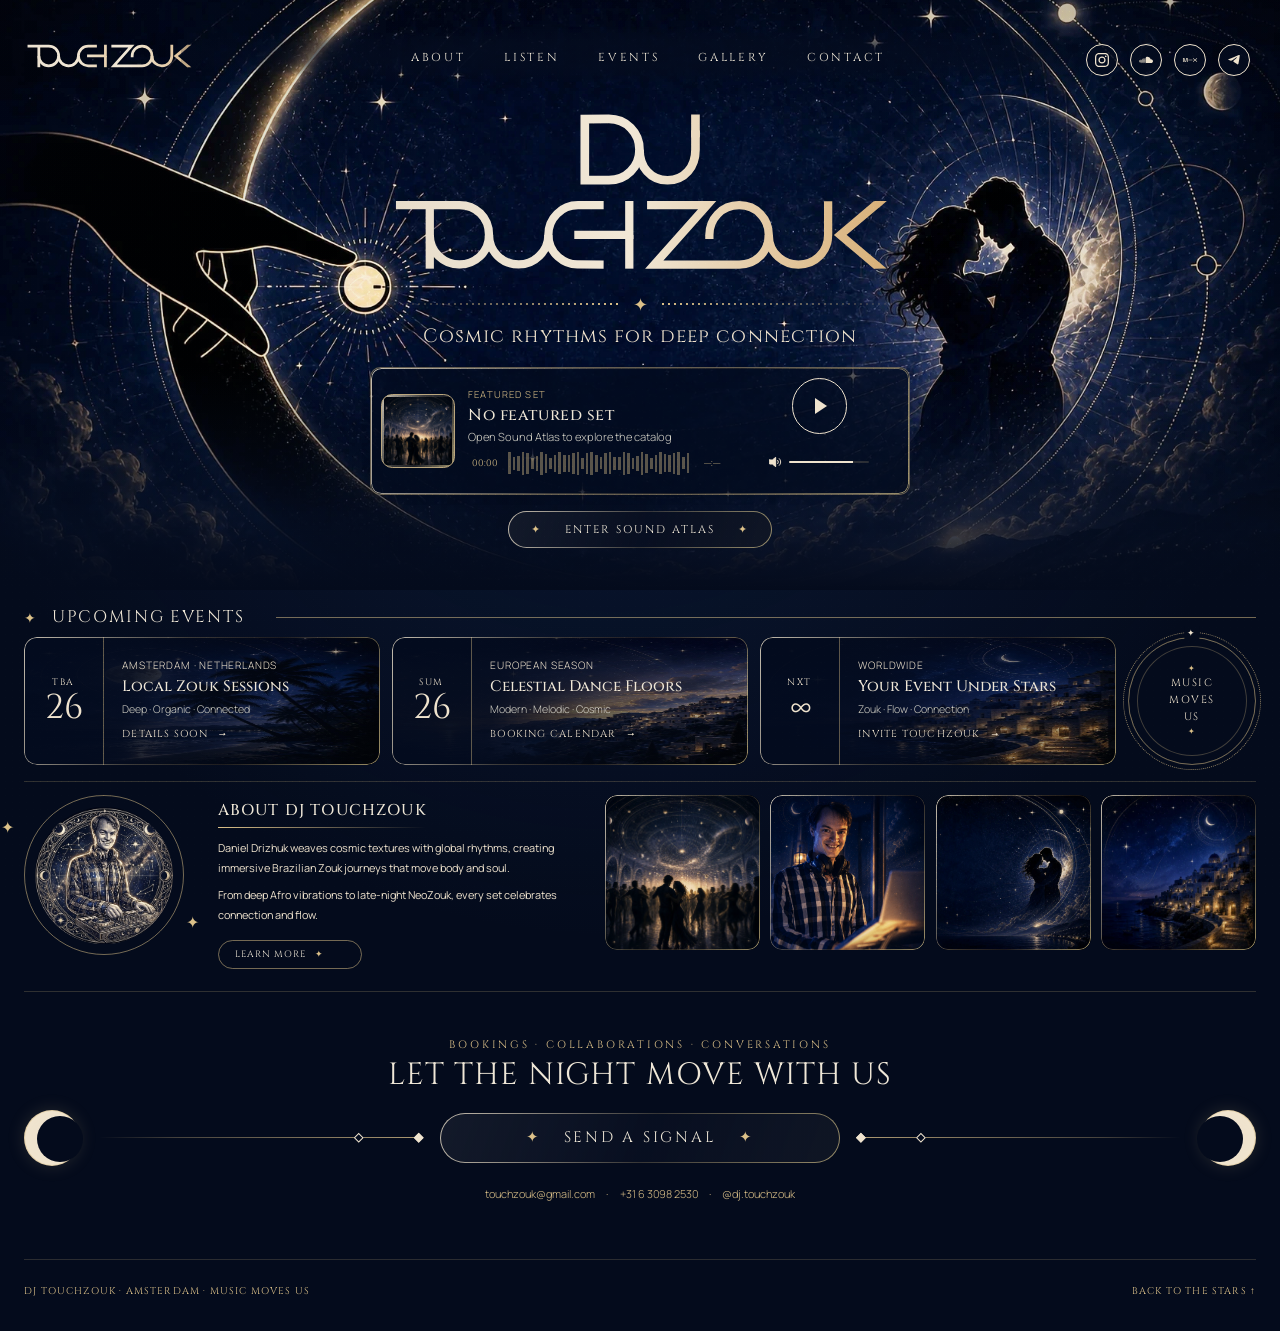
==== site/index.html @ 884de138 "preview and locations" ====
<!doctype html>
<html lang="en">
<head>
  <meta charset="utf-8">
  <meta name="viewport" content="width=device-width, initial-scale=1">
  <meta name="theme-color" content="#050b16">
  <meta name="description" content="DJ Touchzouk — cosmic rhythms for deep connection. Brazilian Zouk DJ based in Amsterdam.">
  <title>DJ Touchzouk — Music Moves Us</title>
  <link rel="preconnect" href="https://fonts.googleapis.com">
  <link rel="preconnect" href="https://fonts.gstatic.com" crossorigin>
  <link href="https://fonts.googleapis.com/css2?family=Cinzel:wght@400;500;600&family=Manrope:wght@300;400;500&display=swap" rel="stylesheet">
  <link rel="stylesheet" href="styles.css?v=19">
</head>
<body class="landing-body">
  <a class="skip-link" href="#main">Skip to content</a>

  <header class="site-header">
    <a class="brand" href="#home" aria-label="DJ Touchzouk home">
      <img src="static/touchzouk-wordmark.svg" width="158" height="27" alt="">
    </a>

    <button class="menu-toggle" type="button" aria-expanded="false" aria-controls="site-nav">
      <span></span><span></span>
      <span class="sr-only">Open menu</span>
    </button>

    <nav id="site-nav" class="site-nav" aria-label="Main navigation">
      <a href="#about">About</a>
      <a href="/listen">Listen</a>
      <a href="#events">Events</a>
      <a href="#gallery">Gallery</a>
      <a href="#contact">Contact</a>
    </nav>

    <nav class="social-nav" aria-label="Social links">
      <a href="https://www.instagram.com/dj.touchzouk/" target="_blank" rel="noreferrer" aria-label="Instagram"><img src="static/icon-instagram.svg" width="14" height="14" alt=""></a>
      <a href="https://soundcloud.com/touchzouk" target="_blank" rel="noreferrer" aria-label="SoundCloud"><img src="static/icon-soundcloud.svg" width="15" height="15" alt=""></a>
      <a href="https://www.mixcloud.com/touchzouk/" target="_blank" rel="noreferrer" aria-label="Mixcloud"><img class="mixcloud-icon" src="static/icon-mixcloud.svg" width="16" height="16" alt=""></a>
      <a href="https://t.me/touchzouk" target="_blank" rel="noreferrer" aria-label="Telegram channel"><img src="static/icon-telegram.svg" width="15" height="15" alt=""></a>
    </nav>
  </header>

  <main id="main">
    <section class="hero" id="home" aria-labelledby="hero-title">
      <span class="section-anchor" id="listen" aria-hidden="true"></span>
      <div class="hero-art" aria-hidden="true"></div>
      <div class="hero-vignette" aria-hidden="true"></div>

      <div class="hero-copy">
        <h1 id="hero-title" class="hero-logo">
          <span class="sr-only">DJ Touchzouk</span>
          <img src="static/touchzouk-hero-lockup.svg" width="512" height="168" alt="" aria-hidden="true">
        </h1>
        <div class="stellar-divider" aria-hidden="true"><i></i><b>✦</b><i></i></div>
        <p class="hero-tagline">Cosmic rhythms for deep connection</p>

        <div class="player-shell media-surface" id="featured-set">
          <div class="player-art media-artwork">
            <img data-featured-cover src="static/celestial-dancefloor-baked.webp" width="1254" height="1254" alt="Featured set cover">
          </div>
          <div class="track-info track-copy">
            <p class="track-kicker" data-featured-kicker>Featured set</p>
            <h2 data-featured-title>Loading latest set…</h2>
            <p data-featured-subtitle>Sound Atlas</p>
            <div class="media-wave-row featured-wave-row">
              <time data-current>00:00</time>
              <div class="seek-control media-seek-track">
                <div class="waveform" data-waveform aria-hidden="true"></div>
                <input data-seek type="range" min="0" max="1000" value="0" aria-label="Seek through Crystal Fortress">
              </div>
              <time data-duration>—:—</time>
            </div>
          </div>
          <div class="transport featured-transport" aria-label="Playback controls">
            <button class="play-button" type="button" data-play aria-label="Play featured set">
              <span class="play-icon"></span>
            </button>
            <label class="volume-control"><span class="sr-only">Volume</span><svg aria-hidden="true" viewBox="0 0 24 24"><path d="M4 9v6h4l5 4V5L8 9H4z"></path><path d="M16 9.5c1.3 1.4 1.3 3.6 0 5M18.5 7c2.7 2.8 2.7 7.2 0 10"></path></svg><input data-featured-volume type="range" min="0" max="1" step="0.01" value="0.8" aria-label="Volume" aria-valuetext="80 percent"></label>
          </div>
          <audio preload="metadata" data-audio></audio>
        </div>

        <a class="celestial-button" href="/listen">
          <span>✦</span> Enter Sound Atlas <span>✦</span>
        </a>
        <nav class="social-nav hero-social-nav" aria-label="Social links">
          <a href="https://www.instagram.com/dj.touchzouk/" target="_blank" rel="noreferrer" aria-label="Instagram"><img src="static/icon-instagram.svg" width="14" height="14" alt=""></a>
          <a href="https://soundcloud.com/touchzouk" target="_blank" rel="noreferrer" aria-label="SoundCloud"><img src="static/icon-soundcloud.svg" width="15" height="15" alt=""></a>
          <a href="https://www.mixcloud.com/touchzouk/" target="_blank" rel="noreferrer" aria-label="Mixcloud"><img class="mixcloud-icon" src="static/icon-mixcloud.svg" width="16" height="16" alt=""></a>
          <a href="https://t.me/touchzouk" target="_blank" rel="noreferrer" aria-label="Telegram channel"><img src="static/icon-telegram.svg" width="15" height="15" alt=""></a>
        </nav>
      </div>

    </section>

    <section class="events" id="events" aria-labelledby="events-title">
      <div class="section-heading">
        <span class="section-star">✦</span>
        <h2 id="events-title">Upcoming events</h2>
        <span class="heading-line"></span>
      </div>

      <div class="event-grid">
        <article class="event-card event-tropical">
          <div class="event-date"><span>TBA</span><strong>26</strong></div>
          <div class="event-body">
            <p>Amsterdam · Netherlands</p>
            <h3>Local Zouk Sessions</h3>
            <small>Deep · Organic · Connected</small>
            <a href="#contact">Details soon <span>→</span></a>
          </div>
        </article>
        <article class="event-card event-sunset">
          <div class="event-date"><span>SUM</span><strong>26</strong></div>
          <div class="event-body">
            <p>European season</p>
            <h3>Celestial Dance Floors</h3>
            <small>Modern · Melodic · Cosmic</small>
            <a href="#contact">Booking calendar <span>→</span></a>
          </div>
        </article>
        <article class="event-card event-moonlit">
          <div class="event-date"><span>NXT</span><strong>∞</strong></div>
          <div class="event-body">
            <p>Worldwide</p>
            <h3>Your Event Under Stars</h3>
            <small>Zouk · Flow · Connection</small>
            <a href="mailto:touchzouk@gmail.com">Invite Touchzouk <span>→</span></a>
          </div>
        </article>
        <div class="music-badge" aria-label="Music moves us"><span>✦</span>Music<br>moves<br>us<span>✦</span></div>
      </div>
    </section>

    <section class="story-strip" id="about" aria-labelledby="about-title">
      <figure class="about-portrait">
        <img src="static/daniel-celestial-baked.jpg" width="1024" height="725" loading="lazy" decoding="async" alt="Celestial portrait of Daniel Drizhuk as DJ Touchzouk">
      </figure>

      <div class="about-copy">
        <h2 id="about-title">About DJ Touchzouk</h2>
        <div class="short-rule" aria-hidden="true"></div>
        <p>Daniel Drizhuk weaves cosmic textures with global rhythms, creating immersive Brazilian Zouk journeys that move body and soul.</p>
        <p>From deep Afro vibrations to late-night NeoZouk, every set celebrates connection and flow.</p>
        <a class="text-link" href="#contact">Learn more <span>✦</span></a>
      </div>

      <section class="gallery-grid" id="gallery" aria-label="Touchzouk gallery">
        <figure class="gallery-dancefloor">
          <img src="static/celestial-dancefloor-baked.webp" width="1254" height="1254" loading="lazy" decoding="async" alt="Brazilian Zouk dancers under a celestial dome">
        </figure>
        <figure class="gallery-portrait">
          <img src="static/daniel-live-recolored-baked.png" width="1024" height="1536" loading="lazy" decoding="async" alt="Daniel Drizhuk performing as DJ Touchzouk">
        </figure>
        <figure class="gallery-couple">
          <img src="static/celestial-hero-baked.webp" width="1672" height="936" loading="lazy" decoding="async" alt="Dancing couple framed by celestial orbits">
        </figure>
        <figure class="gallery-coast">
          <img src="static/event-destinations-baked.webp" width="2048" height="683" loading="lazy" decoding="async" alt="Moonlit coastal destination under the stars">
        </figure>
      </section>
    </section>

    <section class="booking" id="contact" aria-labelledby="contact-title">
      <div class="booking-content">
        <p class="eyebrow">Bookings · Collaborations · Conversations</p>
        <h2 id="contact-title">Let the night move with us</h2>
        <div class="booking-action">
          <span class="crescent left" aria-hidden="true"></span>
          <span class="booking-trail left" aria-hidden="true"></span>
          <a class="book-button" href="https://api.whatsapp.com/send?phone=31630982530&amp;text=Hi%20Daniel%21%20I%E2%80%99m%20interested%20in%20booking%20a%20DJ%20session%20%E2%9C%A8%20Could%20you%20please%20tell%20me%20about%20your%20availability%20and%20booking%20options%3F" target="_blank" rel="noreferrer"><span>✦</span> Send a signal <span>✦</span></a>
          <span class="booking-trail right" aria-hidden="true"></span>
          <span class="crescent right" aria-hidden="true"></span>
        </div>
        <div class="contact-details">
          <a href="mailto:touchzouk@gmail.com">touchzouk@gmail.com</a>
          <span>·</span>
          <a href="https://api.whatsapp.com/send?phone=31630982530&amp;text=Hi%20Daniel%21%20I%E2%80%99m%20interested%20in%20booking%20a%20DJ%20session%20%E2%9C%A8%20Could%20you%20please%20tell%20me%20about%20your%20availability%20and%20booking%20options%3F" target="_blank" rel="noreferrer">+31 6 3098 2530</a>
          <span>·</span>
          <a href="https://www.instagram.com/dj.touchzouk/" target="_blank" rel="noreferrer">@dj.touchzouk</a>
        </div>
      </div>
    </section>
  </main>

  <footer>
    <p>DJ Touchzouk · Amsterdam · Music moves us</p>
    <a href="#home">Back to the stars ↑</a>
  </footer>

  <script src="shared-ui.js?v=6"></script>
  <script src="script.js?v=15"></script>
</body>
</html>
---- site/styles.css ----
:root {
  --ink: #040b1c;
  --panel: #040c1f;
  --panel-rgb: 4 12 31;
  --deep-navy-rgb: 2 9 23;
  --gold: #dcc189;
  --gold-rgb: 220 193 137;
  --gold-bright: #efe3ce;
  --gold-dim: #bba77e;
  --cream: #efe7d7;
  --mist: #d2d0c6;
  --line: rgb(var(--gold-rgb) / .52);
  --soft-rule: rgb(var(--gold-rgb) / .2);
  --frame-gradient: linear-gradient(115deg,
    rgb(240 229 207 / .82) 0%,
    rgb(var(--gold-rgb) / .26) 40%,
    rgb(135 109 70 / .2) 62%,
    rgb(229 208 145 / .68) 100%);
  --pill-frame-gradient: linear-gradient(110deg,
    rgb(240 229 207 / .82),
    rgb(var(--gold-rgb) / .24) 52%,
    rgb(229 208 145 / .66));
  --control-size: 2.75rem;
  --content-gutter: 3rem;
  --pill-radius: 999px;
  --control-hover-glow: 0 0 28px rgb(var(--gold-rgb) / .2);
  --ease-quick: 180ms ease;
  --ease-standard: 220ms ease;
  --display: "Cinzel", "Palatino Linotype", serif;
  --body: "Manrope", "Segoe UI", sans-serif;
}

* { box-sizing: border-box; }
[hidden] { display: none !important; }

html {
  scroll-behavior: smooth;
  background: var(--ink);
}

body {
  margin: 0;
  overflow-x: hidden;
  color: var(--cream);
  background:
    radial-gradient(circle at 48% 20%, rgb(29 61 116 / .28), transparent 42rem),
    var(--ink);
  font-family: var(--body);
  font-weight: 300;
  line-height: 1.6;
}

.landing-body::before {
  position: fixed;
  inset: 0;
  z-index: 100;
  pointer-events: none;
  content: "";
  opacity: 0.3;
  background-image:
    radial-gradient(circle, rgb(255 255 255 / .9) 0 .45px, transparent .7px), radial-gradient(circle, rgb(var(--gold-rgb) / .7) 0 .4px, #c0c1f100 .75px);
  background-position: 0 0, 2px 1px;
  background-size: 4px 4px, 7px 7px;
  mix-blend-mode: overlay;
}
a { color: inherit; }
img { display: block; max-width: 100%; }
button, a { -webkit-tap-highlight-color: transparent; }

.skip-link {
  position: fixed;
  top: 1rem;
  left: 1rem;
  z-index: 200;
  padding: .65rem 1rem;
  color: var(--ink);
  background: var(--gold-bright);
  transform: translateY(-200%);
}
.skip-link:focus { transform: translateY(0); }

.sr-only {
  position: absolute;
  width: 1px;
  height: 1px;
  padding: 0;
  margin: -1px;
  overflow: hidden;
  clip: rect(0,0,0,0);
  white-space: nowrap;
  border: 0;
}

.site-header {
  position: absolute;
  top: 0;
  left: 50%;
  z-index: 20;
  display: grid;
  grid-template-columns: 12rem 1fr 11rem;
  align-items: start;
  width: min(100% - 3rem, 1500px);
  min-height: 8rem;
  transform: translateX(-50%);
}

.brand {
  display: block;
  width: max-content;
  margin-top: 2.65rem;
  text-decoration: none;
}

.brand img { width: 10.6rem; height: auto; }

:is(.site-nav a, .event-body a, .contact-details a, footer a) {
  position: relative;
  color: transparent;
  background:
    radial-gradient(circle 2.2rem at var(--shine-x, -10rem) var(--shine-y, -10rem),
      rgb(255 250 224 / .95),
      rgb(237 195 111 / .72) 32%,
      transparent 72%),
    linear-gradient(var(--link-base, var(--cream)), var(--link-base, var(--cream)));
  background-clip: text;
  -webkit-background-clip: text;
}

:is(.event-body a, .contact-details a, footer a) { transition: filter var(--ease-quick); }
:is(.event-body a, .contact-details a, footer a):is(:hover, :focus-visible) { filter: brightness(1.14); }

.site-nav {
  position: relative;
  isolation: isolate;
  display: flex;
  justify-content: center;
  gap: clamp(1.8rem, 3vw, 4.3rem);
  padding-top: 2.7rem;
}

.site-nav::before {
  position: absolute;
  inset: 1.8rem -2.2rem -.45rem;
  z-index: -1;
  content: "";
  pointer-events: none;
  background: radial-gradient(ellipse at center,
    rgb(var(--panel-rgb) / .78) 0 35%,
    rgb(var(--panel-rgb) / .46) 58%,
    transparent 82%);
  /* filter: blur(.35rem); */
}

.site-nav a {
  padding: .35rem 0;
  font-family: var(--display);
  font-size: .72rem;
  letter-spacing: .24em;
  text-decoration: none;
  text-transform: uppercase;
}

.site-nav a::after {
  position: absolute;
  right: 50%;
  bottom: 0;
  left: 50%;
  height: 1px;
  content: "";
  background: var(--gold-bright);
  transition: inset var(--ease-standard);
}
.site-nav a:is(:hover, :focus-visible)::after { right: 0; left: 0; }

.social-nav {
  display: flex;
  justify-content: flex-end;
  padding-top: 2.35rem;
}
.hero-social-nav { display: none; }

.social-nav a {
  position: relative;
  flex: 0 0 var(--control-size);
  width: var(--control-size);
  height: var(--control-size);
  text-decoration: none;
}
:is(.social-nav a, .play-button, .celestial-button, .book-button, .about-copy .text-link, .icon-control) {
  --control-hover-fill: radial-gradient( var(--control-shine-shape, ellipse 42% 140%) at var(--shine-x, 50%) var(--shine-y, 50%), rgba(255, 251, 235, 0.63) 0%, rgb(255 245 215 / .16) 42%, transparent 72%), linear-gradient(110deg, color-mix(in srgb, var(--gold-bright) 80%, var(--panel)), color-mix(in srgb, var(--cream) 80%, var(--panel)));
}
:is(.social-nav a, .play-button) { --control-shine-shape: circle 2.5rem; }
.social-nav a,
.play-button,
.skip-button {
  display: grid;
  place-items: center;
}
.social-nav a::before {
  position: absolute;
  inset: .375rem;
  border: 1px solid var(--gold-bright);
  border-radius: 50%;
  content: "";
  background:
    radial-gradient(circle 1.2rem at var(--shine-x, -10rem) var(--shine-y, -10rem),
      rgb(255 241 203 / .3),
      rgb(var(--gold-rgb) / .09) 46%,
      transparent 76%),
    linear-gradient(rgb(var(--panel-rgb) / .82), rgb(var(--panel-rgb) / .82));
  /* backdrop-filter: blur(2px);
  -webkit-backdrop-filter: blur(2px); */
}
.social-nav img,
.skip-button img {
  width: .88rem;
  height: .88rem;
}
.social-nav .mixcloud-icon { width: 1rem; }
.social-nav img { position: relative; z-index: 1; }
.social-nav a:is(:hover, :focus-visible) img {
  filter: brightness(0) saturate(100%) invert(4%) sepia(18%) saturate(2526%) hue-rotate(177deg) brightness(91%);
}
.social-nav a:is(:hover, :focus-visible)::before {
  background: var(--control-hover-fill);
  box-shadow: var(--control-hover-glow);
}
.menu-toggle { display: none; }

/* Shared media primitives used by the homepage, Sound Atlas, and admin. */
.media-surface {
  position: relative;
  border: 1px solid rgb(var(--gold-rgb) / .45);
  border-radius: .65rem;
  background: rgb(var(--panel-rgb) / .94);
  box-shadow: 0 2px 8px rgb(0 0 0 / .1);
}
.media-artwork { position: relative; overflow: hidden; padding: 2px; border: 0; border-radius: .72rem; background: var(--frame-gradient); }
.media-artwork img, img.media-artwork { display: block; width: 100%; height: 100%; object-fit: cover; transform: scale(calc(var(--cover-zoom, 1) + var(--cover-hover-lift, 0))); transform-origin: center; transition: transform .35s ease; }
.track-copy { min-width: 0; text-align: left; }
.track-copy > strong { display: block; overflow: hidden; color: var(--cream); font-family: var(--display); font-weight: 500; text-overflow: ellipsis; white-space: nowrap; }
.track-copy > span:first-child { display: block; color: var(--gold); font-size: .75rem; letter-spacing: .13em; text-transform: uppercase; }
.icon-control {
  --control-shine-shape: circle 2.5rem;
  position: relative;
  display: inline-grid;
  width: 2.75rem;
  height: 2.75rem;
  flex: 0 0 2.75rem;
  padding: 0;
  place-items: center;
  border: 1px solid rgb(var(--gold-rgb) / .3);
  border-radius: 50%;
  color: var(--gold-bright);
  appearance: none;
  background: transparent;
  cursor: pointer;
  text-decoration: none;
  transition: border-color var(--ease-quick), color var(--ease-quick), background var(--ease-quick);
}
.icon-control::before {
  position: absolute;
  inset: 0;
  border-radius: inherit;
  content: "";
  background:
    radial-gradient(circle 1.35rem at var(--shine-x, -10rem) var(--shine-y, -10rem), rgb(255 241 203 / .3), rgb(var(--gold-rgb) / .1) 48%, transparent 76%),
    linear-gradient(rgb(var(--panel-rgb) / .82), rgb(var(--panel-rgb) / .82));
}
.icon-control:is(:hover, :focus-visible), .icon-control[aria-pressed="true"] { border-color: var(--gold-bright); color: var(--ink); }
.icon-control:is(:hover, :focus-visible)::before, .icon-control[aria-pressed="true"]::before { background: var(--control-hover-fill); box-shadow: var(--control-hover-glow); }
.icon-control img { position: relative; z-index: 1; width: .92rem; height: .92rem; }
.icon-control svg { position: relative; z-index: 1; width: 1rem; height: 1rem; fill: none; stroke: currentColor; stroke-width: 1.7; stroke-linecap: round; stroke-linejoin: round; }
.play-control { width: 3rem; height: 3rem; flex-basis: 3rem; border-color: var(--gold-bright); }
.play-control > span { width: 0; height: 0; margin-left: .15rem; border-top: .38rem solid transparent; border-bottom: .38rem solid transparent; border-left: .58rem solid currentColor; }
.play-control > span { position: relative; z-index: 1; }
.play-control.is-playing > span { width: .62rem; height: .78rem; margin: 0; border: 0; border-right: .16rem solid currentColor; border-left: .16rem solid currentColor; }
.seek-surface { position: relative; }
.seek-surface input { cursor: pointer; }
.media-wave-row {
  --media-time-width: 3rem;
  --media-time-size: .75rem;
  --media-wave-gap: .65rem;
  display: grid;
  grid-template-columns: var(--media-time-width) minmax(0, 1fr) var(--media-time-width);
  gap: var(--media-wave-gap);
  align-items: center;
}
.media-wave-row > time { color: var(--gold); font-family: var(--display); font-size: var(--media-time-size); font-variant-numeric: tabular-nums; line-height: 1; text-align: center; }
.media-seek-track:has(input:focus-visible) :is(.waveform, canvas) { filter: brightness(1.14) drop-shadow(0 0 .24rem rgb(var(--gold-rgb) / .34)); }
.location-link { display: inline-flex; align-items: center; gap: .28rem; color: inherit; text-decoration: none; }
.location-link svg { width: .72rem; height: .9rem; flex: 0 0 auto; fill: currentColor; }
.location-link:is(:hover, :focus-visible) { color: var(--gold-bright); }

.hero {
  position: relative;
  min-height: min(590px, 100svh);
  overflow: hidden;
  isolation: isolate;
  background: var(--panel);
}

.section-anchor { position: absolute; top: 0; left: 0; }

.hero-art {
  position: absolute;
  inset: 0;
  z-index: -4;
  background: url("static/celestial-hero-baked.webp") center / cover no-repeat;
  filter: brightness(1.1) saturate(1.03);
}

.hero-vignette {
  position: absolute;
  inset: 0;
  z-index: -3;
  background:
    linear-gradient(180deg, rgb(var(--deep-navy-rgb) / .08) 0%, transparent 62%, rgb(6 15 34 / .66) 88%, var(--ink) 100%),
    radial-gradient(ellipse at 50% 42%, transparent 0 27%, rgb(var(--deep-navy-rgb) / .12) 62%, rgb(var(--deep-navy-rgb) / .42) 100%);
}

.hero-copy {
  position: relative;
  z-index: 4;
  width: min(92%, 690px);
  margin: 0 auto;
  padding-top: clamp(7rem, 10.5vh, 7.5rem);
  text-align: center;
}

.eyebrow {
  margin: 0 0 .5rem;
  color: var(--gold);
  font-family: var(--display);
  font-size: .67rem;
  letter-spacing: .26em;
  text-transform: uppercase;
}

.hero-logo {
  position: relative;
  display: block;
  width: min(100%, 32rem);
  margin: 0 auto;
}
.hero-logo > img { display: block; width: 100%; height: auto; }
.hero-logo::after {
  position: absolute;
  inset: 0;
  pointer-events: none;
  content: "";
  background: radial-gradient(circle 9rem at var(--shine-x, 50%) var(--shine-y, 50%), rgb(255, 255, 255), rgb(235 218 177 / .24) 42%, transparent 72%);
  opacity: var(--shine-visible, 0);
  mix-blend-mode: screen;
  transition: opacity 200ms ease-out;
  -webkit-mask: url("static/touchzouk-hero-lockup.svg") center / contain no-repeat;
  mask: url("static/touchzouk-hero-lockup.svg") center / contain no-repeat;
}

.stellar-divider {
  display: flex;
  align-items: center;
  justify-content: center;
  gap: .9rem;
  width: 80%;
  margin: .65rem auto .35rem;
  color: var(--gold);
}
.stellar-divider i {
  flex: 1;
  height: 2px;
  background: linear-gradient(90deg, transparent, var(--gold));
  -webkit-mask-image: repeating-linear-gradient(90deg, #000 0 2px, transparent 2px 6px);
  mask-image: repeating-linear-gradient(90deg, #000 0 2px, transparent 2px 6px);
}
.stellar-divider i:last-child { background: linear-gradient(90deg, var(--gold), transparent); }
.stellar-divider b { font-size: 1.1rem; font-weight: 400; }

.hero-tagline {
  margin: 0 0 1.15rem;
  color: var(--gold-bright);
  font-family: var(--display);
  font-size: clamp(.92rem, 1.5vw, 1.2rem);
  letter-spacing: .055em;
  line-height: 1.3;
}

.player-shell {
  --art-size: 4.6rem;
  --transport-size: 9.6rem;
  position: relative;
  display: grid;
  grid-template-columns: var(--art-size) 1fr var(--transport-size);
  gap: .85rem;
  align-items: center;
  width: min(100%, 540px);
  margin: 0 auto;
  padding: .62rem .8rem .62rem .62rem;
  border-radius: .65rem;
  background: rgb(var(--panel-rgb) / .68);
  box-shadow: 0 2px 8px rgb(0 0 0 / .1);
}

.media-surface::before,
.player-shell:not(.media-surface)::before,
.event-card::before,
.gallery-grid figure::before {
  position: absolute;
  inset: 0;
  z-index: 3;
  padding: 1px;
  border-radius: inherit;
  pointer-events: none;
  content: "";
  background: var(--frame-gradient);
  -webkit-mask: linear-gradient(#000 0 0) content-box, linear-gradient(#000 0 0);
  -webkit-mask-composite: xor;
  mask: linear-gradient(#000 0 0) content-box, linear-gradient(#000 0 0);
  mask-composite: exclude;
}

.player-art {
  width: var(--art-size);
  height: var(--art-size);
  overflow: hidden;
  border: 1px solid var(--gold-dim);
  border-radius: .7rem;
}
.player-art img,
.about-portrait img,
.gallery-grid img {
  width: 100%;
  height: 100%;
  object-fit: cover;
}

.track-info { min-width: 0; text-align: left; }
.track-info h2 {
  margin: 0;
  overflow: hidden;
  font-family: var(--display);
  font-size: 1rem;
  font-weight: 500;
  letter-spacing: .035em;
  text-overflow: ellipsis;
  white-space: nowrap;
}
.track-info p {
  margin: 0;
  overflow: hidden;
  color: var(--mist);
  font-size: .7rem;
  text-overflow: ellipsis;
  white-space: nowrap;
}
.track-info .track-kicker {
  color: var(--gold);
  font-size: .6rem;
  letter-spacing: .12em;
  text-transform: uppercase;
}

.seek-control { position: relative; }
.featured-wave-row { --media-time-width: 2.15rem; --media-time-size: .58rem; --media-wave-gap: .35rem; margin-top: .35rem; }
.waveform {
  display: flex;
  align-items: center;
  gap: 2px;
  height: 1.45rem;
  pointer-events: none;
}
.waveform i { flex: 1; min-width: 1px; height: var(--bar-height); background: rgb(var(--gold-rgb) / .4); transform: scaleY(1); transform-origin: center; transition: transform 90ms ease, background 90ms ease, box-shadow 90ms ease; }
.waveform i.played { background: var(--gold-bright); }
.waveform i.is-hovered { background: var(--hover-fill); box-shadow: 0 0 var(--hover-blur) var(--hover-shadow); transform: scaleY(var(--hover-scale)); }
.seek-control input {
  position: absolute;
  inset: 0;
  width: 100%;
  height: 100%;
  margin: 0;
  opacity: 0;
  cursor: pointer;
}
:focus-visible { outline: 2px solid var(--gold-bright); outline-offset: 4px; }

.play-button {
  --play-size: 3.45rem;
  width: var(--play-size);
  height: var(--play-size);
  border: 1px solid var(--gold-bright);
  border-radius: 50%;
  color: var(--gold-bright);
  background: transparent;
  cursor: pointer;
}
.play-icon { width: 0; height: 0; margin-left: .18rem; border-top: .52rem solid transparent; border-bottom: .52rem solid transparent; border-left: .8rem solid currentColor; }
.play-button.is-playing .play-icon { width: .72rem; height: .95rem; margin: 0; border: 0; border-right: .2rem solid currentColor; border-left: .2rem solid currentColor; }

.transport {
  display: flex;
  align-items: center;
  justify-content: flex-end;
  gap: .3rem;
}

.featured-transport { flex-direction: column; justify-content: center; gap: .4rem; }
.volume-control { display: flex; width: 6.7rem; align-items: center; gap: .35rem; margin-left: .2rem; color: var(--gold-bright); }
.volume-control svg { width: 1rem; height: 1rem; flex: 0 0 1rem; fill: currentColor; stroke: currentColor; stroke-width: 1.5; stroke-linecap: round; stroke-linejoin: round; }
.volume-control svg path:nth-child(2) { fill: none; }
.volume-control input { --volume-percent: 80%; width: 5rem; height: 2.75rem; margin: 0; appearance: none; background: transparent; cursor: pointer; }
.volume-control input::-webkit-slider-runnable-track { height: 2px; border-radius: 999px; background: linear-gradient(90deg, var(--gold-bright) 0 var(--volume-percent), rgb(var(--gold-rgb) / .18) var(--volume-percent)); }
.volume-control input::-webkit-slider-thumb { width: 12px; height: 12px; margin-top: -5px; appearance: none; border: 0; opacity: 0; }
.volume-control input::-moz-range-track { height: 2px; border: 0; background: rgb(var(--gold-rgb) / .18); }
.volume-control input::-moz-range-progress { height: 2px; background: var(--gold-bright); }
.volume-control input::-moz-range-thumb { width: 12px; height: 12px; border: 0; opacity: 0; }

.skip-button {
  width: var(--control-size);
  height: var(--control-size);
  padding: 0;
  border: 0;
  background: transparent;
  cursor: pointer;
}
.skip-button img { transition: filter var(--ease-quick); }
.skip-button:is(:hover, :focus-visible) img { filter: brightness(1.12) drop-shadow(0 0 .24rem rgb(var(--gold-rgb) / .48)); }

.celestial-button,
.book-button {
  display: inline-flex;
  align-items: center;
  justify-content: center;
  gap: 1.4rem;
  min-width: 16rem;
  padding: .55rem 1.4rem;
  border: 1px solid transparent;
  border-radius: var(--pill-radius);
  background:
    linear-gradient(rgb(var(--panel-rgb) / .92), rgb(var(--panel-rgb) / .92)) padding-box,
    var(--pill-frame-gradient) border-box;
  color: var(--cream);
  font-family: var(--display);
  font-size: .7rem;
  letter-spacing: .18em;
  text-decoration: none;
  text-transform: uppercase;
}
.celestial-button span,
.book-button span { color: var(--gold); }
.celestial-button { margin-top: 1rem; }

:is(.play-button, .celestial-button, .book-button, .about-copy .text-link) {
  transition: color var(--ease-standard), background var(--ease-standard), box-shadow var(--ease-standard);
}
:is(.play-button, .celestial-button, .book-button, .about-copy .text-link):is(:hover, :focus-visible) {
  color: var(--ink);
  background: var(--control-hover-fill);
  box-shadow: var(--control-hover-glow);
}
:is(.celestial-button, .book-button, .about-copy .text-link):is(:hover, :focus-visible) span { color: var(--ink); }

.events,
.story-strip,
.booking,
footer {
  width: min(100% - var(--content-gutter), 1250px);
  margin: 0 auto;
}

.events {
  position: relative;
  z-index: 0;
  padding: 1.15rem 0 1rem;
  isolation: isolate;
}
.section-heading {
  display: grid;
  grid-template-columns: auto auto 1fr;
  gap: 1rem;
  align-items: center;
  margin-bottom: .6rem;
}
.section-heading h2,
.about-copy h2,
.booking h2 {
  margin: 0;
  font-family: var(--display);
  font-weight: 400;
  letter-spacing: .035em;
  line-height: 1.12;
  text-transform: uppercase;
}
.section-heading h2 { font-size: 1.05rem; letter-spacing: .1em; }
.section-star { color: var(--gold); font-size: .9rem; line-height: 1; }
.heading-line { height: 1px; margin-left: 1rem; background: var(--line); }

.event-grid {
  display: grid;
  grid-template-columns: repeat(3, 1fr) 8rem;
  gap: .75rem;
}

.event-card {
  position: relative;
  display: grid;
  grid-template-columns: 5rem 1fr;
  min-height: 7.6rem;
  overflow: hidden;
  border-radius: .8rem;
  background-image: linear-gradient(100deg, rgb(var(--panel-rgb) / .95) 0 30%, rgb(var(--panel-rgb) / .42) 72%, rgb(var(--panel-rgb) / .22)), url("static/event-destinations-baked.webp");
  background-repeat: no-repeat;
  background-size: auto, 300% 100%;
}
.event-tropical { background-position: 0 0, left center; }
.event-sunset { background-position: 0 0, center center; }
.event-moonlit { background-position: 0 0, right center; }

.event-date {
  display: flex;
  z-index: 1;
  flex-direction: column;
  align-items: center;
  justify-content: center;
  border-right: 1px solid rgb(var(--gold-rgb) / .42);
  color: var(--gold-bright);
  font-family: var(--display);
  background: rgb(var(--panel-rgb) / .38);
}
.event-date span { font-size: .58rem; letter-spacing: .15em; }
.event-date strong { font-size: 2.15rem; font-weight: 400; line-height: 1.05; }
.event-body { z-index: 1; align-self: center; padding: 1rem 1.15rem; }
.event-body p { margin: 0; color: var(--gold-bright); font-size: .64rem; letter-spacing: .08em; text-transform: uppercase; }
.event-body h3 { margin: .1rem 0; font-family: var(--display); font-size: .95rem; font-weight: 500; }
.event-body small { display: block; color: var(--mist); font-size: .66rem; }
.event-body a,
.text-link { display: inline-flex; align-items: center; gap: .6rem; margin-top: .55rem; color: var(--gold-bright); font-family: var(--display); font-size: .63rem; letter-spacing: .11em; text-decoration: none; text-transform: uppercase; }
.event-body a { --link-base: var(--gold-bright); color: transparent; }
.event-body a span { color: var(--gold-bright); transition: transform var(--ease-quick); }
.event-body a:is(:hover, :focus-visible) span { transform: translateX(.25rem); }

.music-badge {
  position: relative;
  display: grid;
  align-content: center;
  justify-items: center;
  width: 8rem;
  height: 8rem;
  min-height: 0;
  align-self: center;
  justify-self: center;
  border: 1px solid var(--line);
  border-radius: 50%;
  color: var(--gold-bright);
  font-family: var(--display);
  font-size: .66rem;
  letter-spacing: .14em;
  line-height: 1.6;
  text-align: center;
  text-transform: uppercase;
  box-shadow: inset 0 0 0 .5rem var(--ink), inset 0 0 0 calc(.5rem + 1px) rgb(var(--gold-rgb) / .28);
}
.music-badge span { color: var(--gold); font-size: .5rem; }
.music-badge::before {
  position: absolute;
  inset: -.38rem;
  content: "";
  border: 1px dotted rgb(var(--gold-rgb) / .68);
  border-radius: 50%;
}
.music-badge::after {
  position: absolute;
  top: -.72rem;
  left: 50%;
  padding: 0 .18rem;
  color: var(--gold-bright);
  background: var(--ink);
  content: "✦";
  font-size: .55rem;
  transform: translateX(-50%);
}

.story-strip {
  display: grid;
  grid-template-columns: 10.5rem 1fr 1.8fr;
  gap: 1.6rem;
  align-items: start;
  padding: .85rem 0 1.4rem;
  border-top: 1px solid var(--soft-rule);
}

.about-portrait {
  position: relative;
  width: 10rem;
  aspect-ratio: 1;
  margin: 0;
  padding: .65rem;
  border: 1px solid var(--line);
  border-radius: 50%;
}
.about-portrait::before,
.about-portrait::after { position: absolute; content: "✦"; color: var(--gold); }
.about-portrait::before { top: 12%; left: -1.5rem; }
.about-portrait::after { right: -1rem; bottom: 12%; }
.about-portrait img { border-radius: 50%; object-position: 50% 26%; filter: saturate(.72) contrast(1.06); }

.about-copy { padding-top: .35rem; }
.about-copy h2 {
  color: var(--cream);
  font-size: .98rem;
  font-weight: 500;
  letter-spacing: .075em;
  line-height: 1.25;
  white-space: nowrap;
}
.about-copy p {
  margin: .38rem 0;
  color: var(--gold-bright);
  font-size: .68rem;
  font-weight: 400;
  line-height: 1.85;
}
.about-copy .text-link {
  min-width: 9rem;
  padding: .38rem 1rem;
  border: 1px solid var(--line);
  border-radius: var(--pill-radius);
  color: var(--cream);
  font-size: .58rem;
}
.about-copy .text-link span { color: var(--gold); }
.short-rule { width: 13rem; height: 1px; margin: .42rem 0 .62rem; background: linear-gradient(90deg, var(--gold), transparent); }

.gallery-grid {
  display: grid;
  grid-template-columns: repeat(4, 1fr);
  gap: .65rem;
  scroll-margin-top: 2rem;
}
.gallery-grid figure {
  position: relative;
  aspect-ratio: 1;
  margin: 0;
  overflow: hidden;
  border-radius: .75rem;
}
.gallery-grid figure::after { position: absolute; inset: 0; content: ""; box-shadow: inset 0 0 2rem rgb(var(--deep-navy-rgb) / .3); }
.gallery-grid img { transition: transform 600ms cubic-bezier(.2,.7,0,1); }
.gallery-portrait img {
  object-position: 50% 20%;
}
.gallery-couple img { object-position: 86% 45%; }
.gallery-coast img { object-position: 100% 50%; }
.gallery-grid figure:hover img { transform: scale(1.035); }

.booking {
  position: relative;
  padding: 2.8rem 0 3.5rem;
  border-top: 1px solid var(--soft-rule);
  text-align: center;
}
.booking .eyebrow { margin-bottom: .25rem; }
.booking h2 { font-size: clamp(1.25rem, 2.4vw, 2.2rem); }
.booking-content { min-width: 0; }
.booking-action {
  display: grid;
  grid-template-columns: auto minmax(2rem, 1fr) minmax(15rem, 25rem) minmax(2rem, 1fr) auto;
  gap: clamp(.75rem, 1.5vw, 1.5rem);
  align-items: center;
  margin-top: 1.1rem;
}
.book-button { min-width: 0; padding: .75rem 2rem; font-size: .95rem; }
.booking-trail {
  position: relative;
  height: 1px;
  background: linear-gradient(90deg, transparent, rgb(var(--gold-rgb) / .3) 24%, rgb(var(--gold-rgb) / .78));
}
.booking-trail.right { transform: scaleX(-1); }
.booking-trail::before,
.booking-trail::after {
  position: absolute;
  top: 50%;
  width: .34rem;
  height: .34rem;
  border: 1px solid var(--gold-bright);
  content: "";
  background: var(--panel);
  transform: translateY(-50%) rotate(45deg);
}
.booking-trail::before { right: 18%; }
.booking-trail::after { right: -.12rem; background: var(--gold-bright); }
.contact-details { display: flex; flex-wrap: wrap; justify-content: center; gap: .7rem; margin-top: 1.2rem; color: var(--gold); font-size: .68rem; }
.contact-details a { --link-base: var(--gold); text-decoration: none; }

.crescent {
  --crescent-size: 3.5rem;
  position: relative;
  display: block;
  width: var(--crescent-size);
  height: var(--crescent-size);
  border: 1px solid rgb(var(--gold-rgb) / .55);
  border-radius: 50%;
  background: var(--gold-bright);
  box-shadow: 0 0 18px rgb(var(--gold-rgb) / .16), inset 0 0 .8rem rgb(255 246 211 / .2);
}
.crescent::after {
  position: absolute;
  top: 9.5%;
  width: 85%;
  height: 85%;
  border-radius: 50%;
  content: "";
  background: var(--ink);
}
.crescent.left::after { left: 23%; }
.crescent.right::after { right: 23%; }
.crescent.right { justify-self: end; }

footer {
  display: flex;
  justify-content: space-between;
  padding: 1.5rem 0 2rem;
  border-top: 1px solid rgb(var(--gold-rgb) / .18);
  color: var(--gold);
  font-family: var(--display);
  font-size: .61rem;
  letter-spacing: .12em;
  text-transform: uppercase;
}
footer p { margin: 0; }
footer a { --link-base: var(--gold); text-decoration: none; }

@media (max-width: 1120px) {
  .site-header { grid-template-columns: 10.6rem minmax(0, 1fr) 11rem; }
  .site-nav { gap: 1.3rem; }
  .event-grid { grid-template-columns: 1fr; }
  .event-card { min-height: 8.8rem; }
  .music-badge { display: none; }
  .story-strip { grid-template-columns: 11rem 1fr; }
  .about-portrait { width: 10.5rem; }
  .gallery-grid { grid-column: 1 / -1; }
}

@media (max-width: 820px) {
  .site-header {
    grid-template-columns: 7rem minmax(0, 1fr) var(--control-size);
    width: min(100% - 1.5rem, 1500px);
    min-height: 6.5rem;
  }
  .brand { width: auto; margin-top: 1.9rem; }
  .brand img { width: 6.8rem; }
  .menu-toggle {
    position: relative;
    display: block;
    grid-column: 3;
    width: var(--control-size);
    height: var(--control-size);
    margin-top: 1.2rem;
    padding: .6rem;
    border: 1px solid var(--gold);
    border-radius: 50%;
    appearance: none;
    background: rgb(var(--panel-rgb) / .85);
  }
  .menu-toggle > span:not(.sr-only) {
    position: absolute;
    left: 50%;
    display: block;
    width: 1.35rem;
    height: 1px;
    background: var(--gold-bright);
    transform: translateX(-50%);
    transition: top var(--ease-quick), transform var(--ease-quick);
  }
  .menu-toggle > span:first-child { top: calc(50% - .2rem); }
  .menu-toggle > span:nth-child(2) { top: calc(50% + .2rem); }
  .menu-toggle[aria-expanded="true"] span:first-child,
  .menu-toggle[aria-expanded="true"] span:nth-child(2) { top: 50%; }
  .menu-toggle[aria-expanded="true"] span:first-child { transform: translate(-50%, -50%) rotate(45deg); }
  .menu-toggle[aria-expanded="true"] span:nth-child(2) { transform: translate(-50%, -50%) rotate(-45deg); }
  .site-nav {
    position: absolute;
    top: 5rem;
    right: 0;
    display: none;
    flex-direction: column;
    gap: .4rem;
    min-width: 13rem;
    padding: 1.15rem;
    border: 1px solid var(--line);
    border-radius: .9rem;
    background: rgb(var(--panel-rgb) / .97);
    box-shadow: 0 1rem 3rem rgb(0 0 0 / .45);
  }
  .site-nav::before { display: none; }
  .site-nav.is-open { display: flex; }
  .social-nav { display: none; }
  .hero-social-nav {
    display: flex;
    justify-content: center;
    gap: .15rem;
    margin-top: .85rem;
    padding-top: 0;
  }
}

@media (max-width: 780px) {
  :root { --content-gutter: 2rem; }
  .hero { min-height: 590px; }
  .hero-art { background: none; }
  .hero-art::before,
  .hero-art::after {
    position: absolute;
    top: 0;
    bottom: 0;
    width: 62%;
    content: "";
    background-image: url("static/celestial-hero-baked.webp");
    background-repeat: no-repeat;
    background-size: auto 100%;
  }
  .hero-art::before {
    left: 0;
    background-position: 12% center;
    -webkit-mask-image: linear-gradient(90deg, #000 0 52%, transparent 100%);
    mask-image: linear-gradient(90deg, #000 0 52%, transparent 100%);
  }
  .hero-art::after {
    right: 0;
    background-position: 82% center;
    -webkit-mask-image: linear-gradient(90deg, transparent 0, #000 48% 100%);
    mask-image: linear-gradient(90deg, transparent 0, #000 48% 100%);
  }
  .hero-vignette { background: linear-gradient(180deg, rgb(var(--deep-navy-rgb) / .16), rgb(var(--deep-navy-rgb) / .08) 54%, rgb(var(--deep-navy-rgb) / .88)); }
  .hero-copy { width: min(100% - 2rem, 620px); padding-top: 7.2rem; }
  .hero-logo { width: min(92%, 32rem); }
  .hero-tagline { margin-bottom: 1.2rem; }
  .player-shell { --art-size: 4.3rem; --transport-size: 9.3rem; gap: .6rem; }
  .play-button { --play-size: 3.2rem; }
  .events { padding-top: 2.5rem; }
  .section-heading { grid-template-columns: auto 1fr; }
  .heading-line { display: none; }
  .event-grid { gap: .85rem; }

  .story-strip { grid-template-columns: 9rem 1fr; gap: 1.2rem; }
  .about-portrait { width: 8.5rem; }
  .gallery-grid { grid-template-columns: repeat(4, minmax(9rem, 1fr)); overflow-x: auto; padding: .25rem 0 .8rem; scroll-snap-type: x mandatory; }
  .gallery-grid figure { scroll-snap-align: start; }

  .crescent { --crescent-size: 2rem; }
}

@media (max-width: 520px) {
  .hero { min-height: 590px; }
  .hero-copy { padding-top: 6.8rem; }
  .eyebrow { font-size: .59rem; }
  .player-shell { --art-size: 3.7rem; --transport-size: 8.35rem; gap: .5rem; padding: .62rem; border-radius: 1rem; }
  .transport { gap: 0; }
  .track-info h2 { font-size: .8rem; }
  .track-info p { font-size: .62rem; }
  .track-info .track-kicker { display: none; }
  .waveform { height: 1.15rem; }
  .play-button { --play-size: 2.8rem; }
  .celestial-button { min-width: 14rem; gap: 1rem; font-size: .62rem; }

  .event-card { grid-template-columns: 4.3rem 1fr; }
  .story-strip { grid-template-columns: 1fr; text-align: center; }
  .about-portrait { width: 10rem; justify-self: center; }
  .short-rule { margin-right: auto; margin-left: auto; }
  .text-link { justify-content: center; }
  .gallery-grid { grid-template-columns: repeat(4, 75vw); }
  .booking-action { grid-template-columns: 1fr; }
  .booking-trail { display: none; }
  .crescent { display: none; }
  .contact-details { flex-direction: column; }
  .contact-details span { display: none; }
  footer { justify-content: center; }
  footer a { display: none; }
}

@media (max-width: 340px) {
  .player-shell {
    grid-template-columns: var(--art-size) minmax(0, 1fr);
  }
  .featured-transport {
    grid-column: 1 / -1;
    flex-direction: row;
  }
}

@media (prefers-reduced-motion: reduce) {
  html { scroll-behavior: auto; }
  *, *::before, *::after { scroll-behavior: auto !important; transition-duration: .01ms !important; }
}
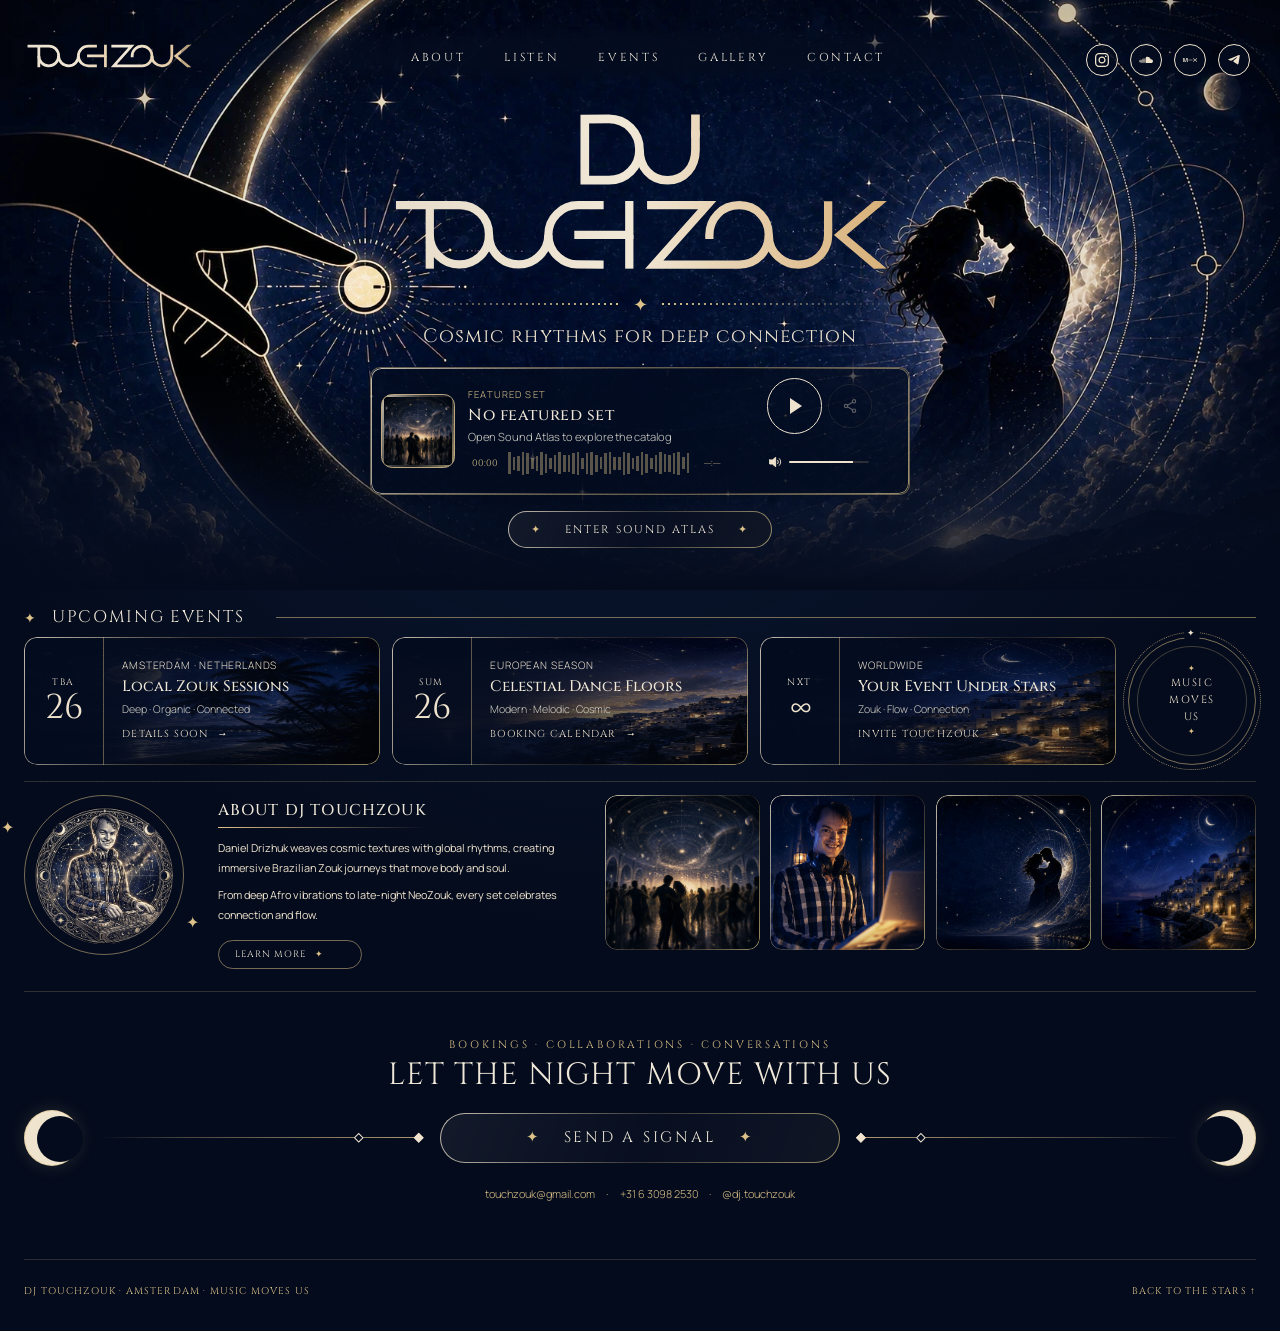
==== commit 887a0afd: "Track sharing and time links" ====
--- a/site/index.html
+++ b/site/index.html
@@ -6,10 +6,13 @@
   <meta name="theme-color" content="#050b16">
   <meta name="description" content="DJ Touchzouk — cosmic rhythms for deep connection. Brazilian Zouk DJ based in Amsterdam.">
   <title>DJ Touchzouk — Music Moves Us</title>
+  <link rel="icon" type="image/png" sizes="64x64" href="/static/favicon.png?v=6">
+  <link rel="icon" type="image/png" sizes="128x128" href="/static/touchzouk-logo.png?v=6">
+  <link rel="apple-touch-icon" sizes="180x180" href="/static/apple-touch-icon.png?v=6">
   <link rel="preconnect" href="https://fonts.googleapis.com">
   <link rel="preconnect" href="https://fonts.gstatic.com" crossorigin>
   <link href="https://fonts.googleapis.com/css2?family=Cinzel:wght@400;500;600&family=Manrope:wght@300;400;500&display=swap" rel="stylesheet">
-  <link rel="stylesheet" href="styles.css?v=19">
+  <link rel="stylesheet" href="styles.css?v=23">
 </head>
 <body class="landing-body">
   <a class="skip-link" href="#main">Skip to content</a>
@@ -72,10 +75,14 @@
             </div>
           </div>
           <div class="transport featured-transport" aria-label="Playback controls">
-            <button class="play-button" type="button" data-play aria-label="Play featured set">
-              <span class="play-icon"></span>
-            </button>
+            <div class="featured-actions">
+              <button class="play-button" type="button" data-play aria-label="Play featured set">
+                <span class="play-icon"></span>
+              </button>
+              <button class="icon-control share-control" type="button" data-share aria-label="Copy track link" title="Share" disabled><svg aria-hidden="true" viewBox="0 0 24 24"><circle cx="18" cy="5" r="2.5"></circle><circle cx="6" cy="12" r="2.5"></circle><circle cx="18" cy="19" r="2.5"></circle><path d="m8.2 10.8 7.6-4.5M8.2 13.2l7.6 4.5"></path></svg></button>
+            </div>
             <label class="volume-control"><span class="sr-only">Volume</span><svg aria-hidden="true" viewBox="0 0 24 24"><path d="M4 9v6h4l5 4V5L8 9H4z"></path><path d="M16 9.5c1.3 1.4 1.3 3.6 0 5M18.5 7c2.7 2.8 2.7 7.2 0 10"></path></svg><input data-featured-volume type="range" min="0" max="1" step="0.01" value="0.8" aria-label="Volume" aria-valuetext="80 percent"></label>
+            <span class="sr-only" data-share-status aria-live="polite"></span>
           </div>
           <audio preload="metadata" data-audio></audio>
         </div>
@@ -188,7 +195,7 @@
     <a href="#home">Back to the stars ↑</a>
   </footer>
 
-  <script src="shared-ui.js?v=6"></script>
-  <script src="script.js?v=15"></script>
+  <script src="shared-ui.js?v=12"></script>
+  <script src="script.js?v=19"></script>
 </body>
 </html>
--- a/site/styles.css
+++ b/site/styles.css
@@ -269,6 +269,7 @@
 }
 .icon-control:is(:hover, :focus-visible), .icon-control[aria-pressed="true"] { border-color: var(--gold-bright); color: var(--ink); }
 .icon-control:is(:hover, :focus-visible)::before, .icon-control[aria-pressed="true"]::before { background: var(--control-hover-fill); box-shadow: var(--control-hover-glow); }
+.icon-control:disabled { cursor: not-allowed; opacity: .38; }
 .icon-control img { position: relative; z-index: 1; width: .92rem; height: .92rem; }
 .icon-control svg { position: relative; z-index: 1; width: 1rem; height: 1rem; fill: none; stroke: currentColor; stroke-width: 1.7; stroke-linecap: round; stroke-linejoin: round; }
 .play-control { width: 3rem; height: 3rem; flex-basis: 3rem; border-color: var(--gold-bright); }
@@ -291,6 +292,45 @@
 .location-link { display: inline-flex; align-items: center; gap: .28rem; color: inherit; text-decoration: none; }
 .location-link svg { width: .72rem; height: .9rem; flex: 0 0 auto; fill: currentColor; }
 .location-link:is(:hover, :focus-visible) { color: var(--gold-bright); }
+.track-share-menu {
+  position: fixed;
+  z-index: 100;
+  display: grid;
+  width: max-content;
+  max-width: calc(100vw - 1rem);
+  gap: .15rem;
+  padding: .3rem;
+  border: 1px solid rgb(var(--gold-rgb) / .38);
+  border-radius: .45rem;
+  background: var(--panel);
+  box-shadow: 0 2px 8px rgb(0 0 0 / .22);
+}
+.track-share-menu[hidden] { display: none; }
+.track-share-menu button {
+  min-height: 2.35rem;
+  padding: .52rem .72rem;
+  border: 0;
+  border-radius: .28rem;
+  color: var(--cream);
+  font: 600 .72rem/1 var(--body);
+  background: transparent;
+  cursor: pointer;
+  white-space: nowrap;
+}
+.track-share-menu button:is(:hover, :focus-visible) { color: var(--ink); background: var(--gold-bright); }
+.track-share-toast {
+  position: fixed;
+  z-index: 101;
+  padding: .42rem .58rem;
+  border: 1px solid rgb(var(--gold-rgb) / .38);
+  border-radius: .3rem;
+  color: var(--cream);
+  font: 600 .68rem/1 var(--body);
+  background: var(--panel);
+  box-shadow: 0 2px 8px rgb(0 0 0 / .22);
+  pointer-events: none;
+}
+.track-share-toast[hidden] { display: none; }
 
 .hero {
   position: relative;
@@ -504,6 +544,7 @@
 }
 
 .featured-transport { flex-direction: column; justify-content: center; gap: .4rem; }
+.featured-actions { display: flex; align-items: center; justify-content: center; gap: .35rem; }
 .volume-control { display: flex; width: 6.7rem; align-items: center; gap: .35rem; margin-left: .2rem; color: var(--gold-bright); }
 .volume-control svg { width: 1rem; height: 1rem; flex: 0 0 1rem; fill: currentColor; stroke: currentColor; stroke-width: 1.5; stroke-linecap: round; stroke-linejoin: round; }
 .volume-control svg path:nth-child(2) { fill: none; }
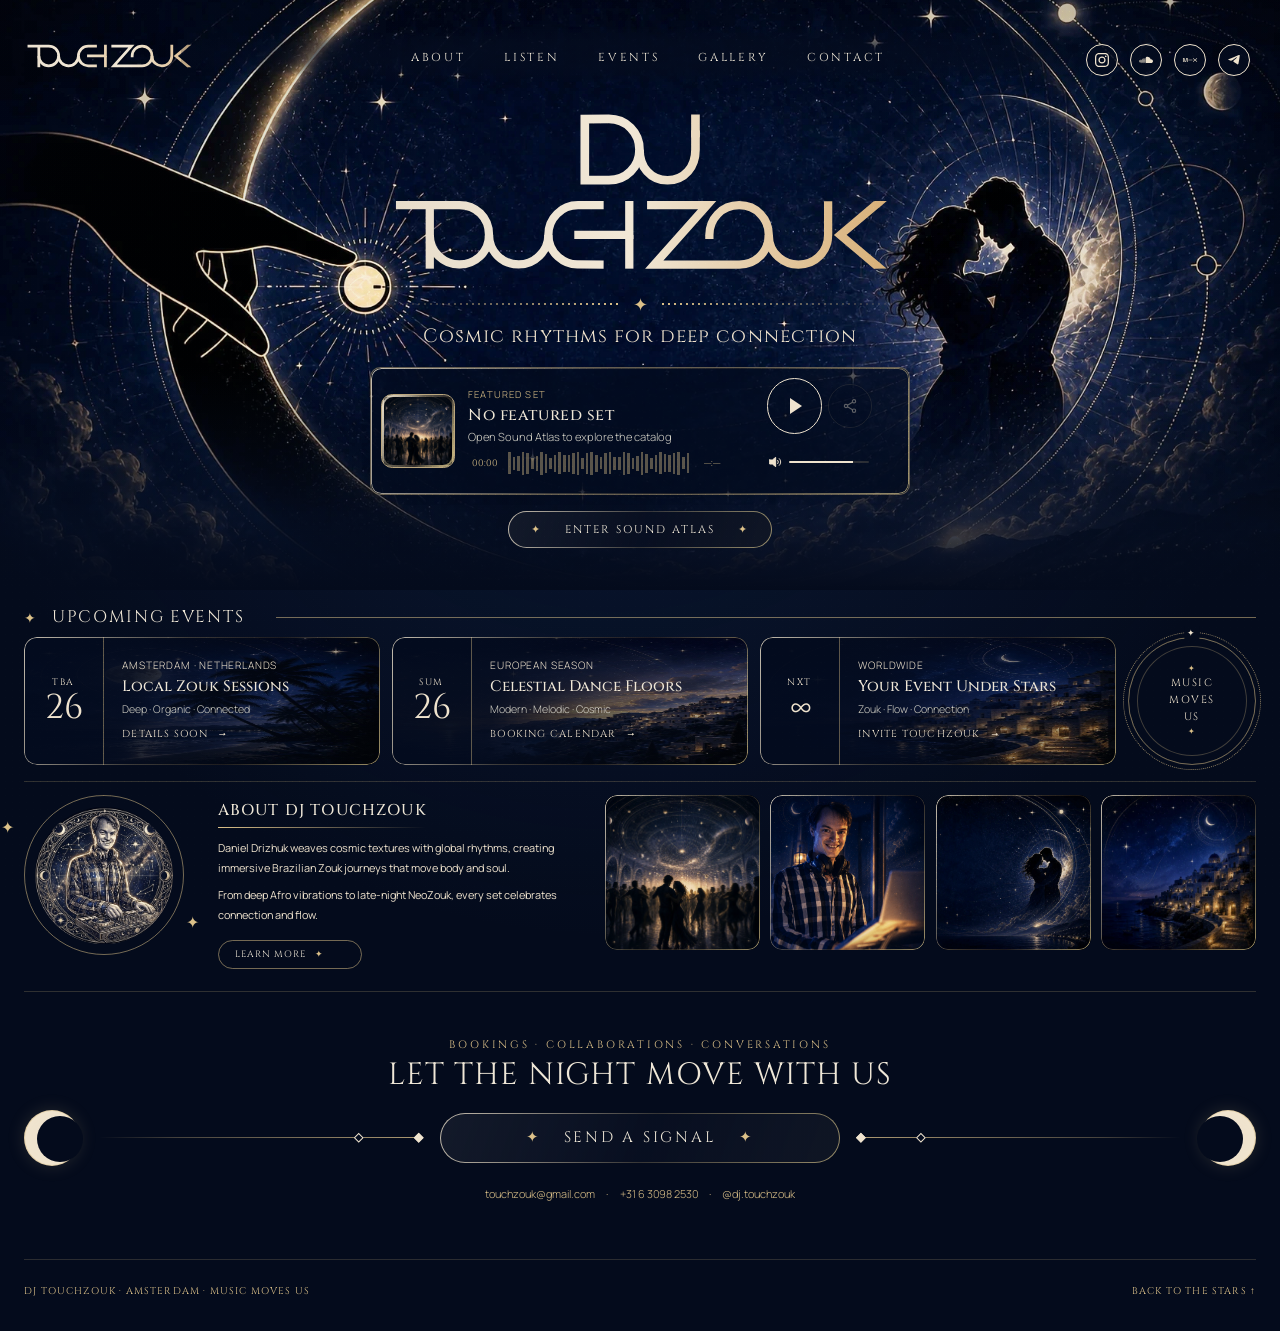
==== commit cb44b65c: "fix: keep cover frames above cropped artwork Written by Codex (gpt-6/codex) on behalf of Daniel Driz" ====
--- a/site/index.html
+++ b/site/index.html
@@ -12,7 +12,7 @@
   <link rel="preconnect" href="https://fonts.googleapis.com">
   <link rel="preconnect" href="https://fonts.gstatic.com" crossorigin>
   <link href="https://fonts.googleapis.com/css2?family=Cinzel:wght@400;500;600&family=Manrope:wght@300;400;500&display=swap" rel="stylesheet">
-  <link rel="stylesheet" href="styles.css?v=23">
+  <link rel="stylesheet" href="styles.css?v=24">
 </head>
 <body class="landing-body">
   <a class="skip-link" href="#main">Skip to content</a>
@@ -195,7 +195,7 @@
     <a href="#home">Back to the stars ↑</a>
   </footer>
 
-  <script src="shared-ui.js?v=12"></script>
-  <script src="script.js?v=19"></script>
+  <script src="shared-ui.js?v=14"></script>
+  <script src="script.js?v=20"></script>
 </body>
 </html>
--- a/site/styles.css
+++ b/site/styles.css
@@ -236,6 +236,7 @@
   box-shadow: 0 2px 8px rgb(0 0 0 / .1);
 }
 .media-artwork { position: relative; overflow: hidden; padding: 2px; border: 0; border-radius: .72rem; background: var(--frame-gradient); }
+.media-artwork::after { position: absolute; inset: 0; z-index: 3; padding: 2px; border-radius: inherit; pointer-events: none; content: ""; background: var(--frame-gradient); -webkit-mask: linear-gradient(#000 0 0) content-box, linear-gradient(#000 0 0); -webkit-mask-composite: xor; mask: linear-gradient(#000 0 0) content-box, linear-gradient(#000 0 0); mask-composite: exclude; }
 .media-artwork img, img.media-artwork { display: block; width: 100%; height: 100%; object-fit: cover; transform: scale(calc(var(--cover-zoom, 1) + var(--cover-hover-lift, 0))); transform-origin: center; transition: transform .35s ease; }
 .track-copy { min-width: 0; text-align: left; }
 .track-copy > strong { display: block; overflow: hidden; color: var(--cream); font-family: var(--display); font-weight: 500; text-overflow: ellipsis; white-space: nowrap; }
